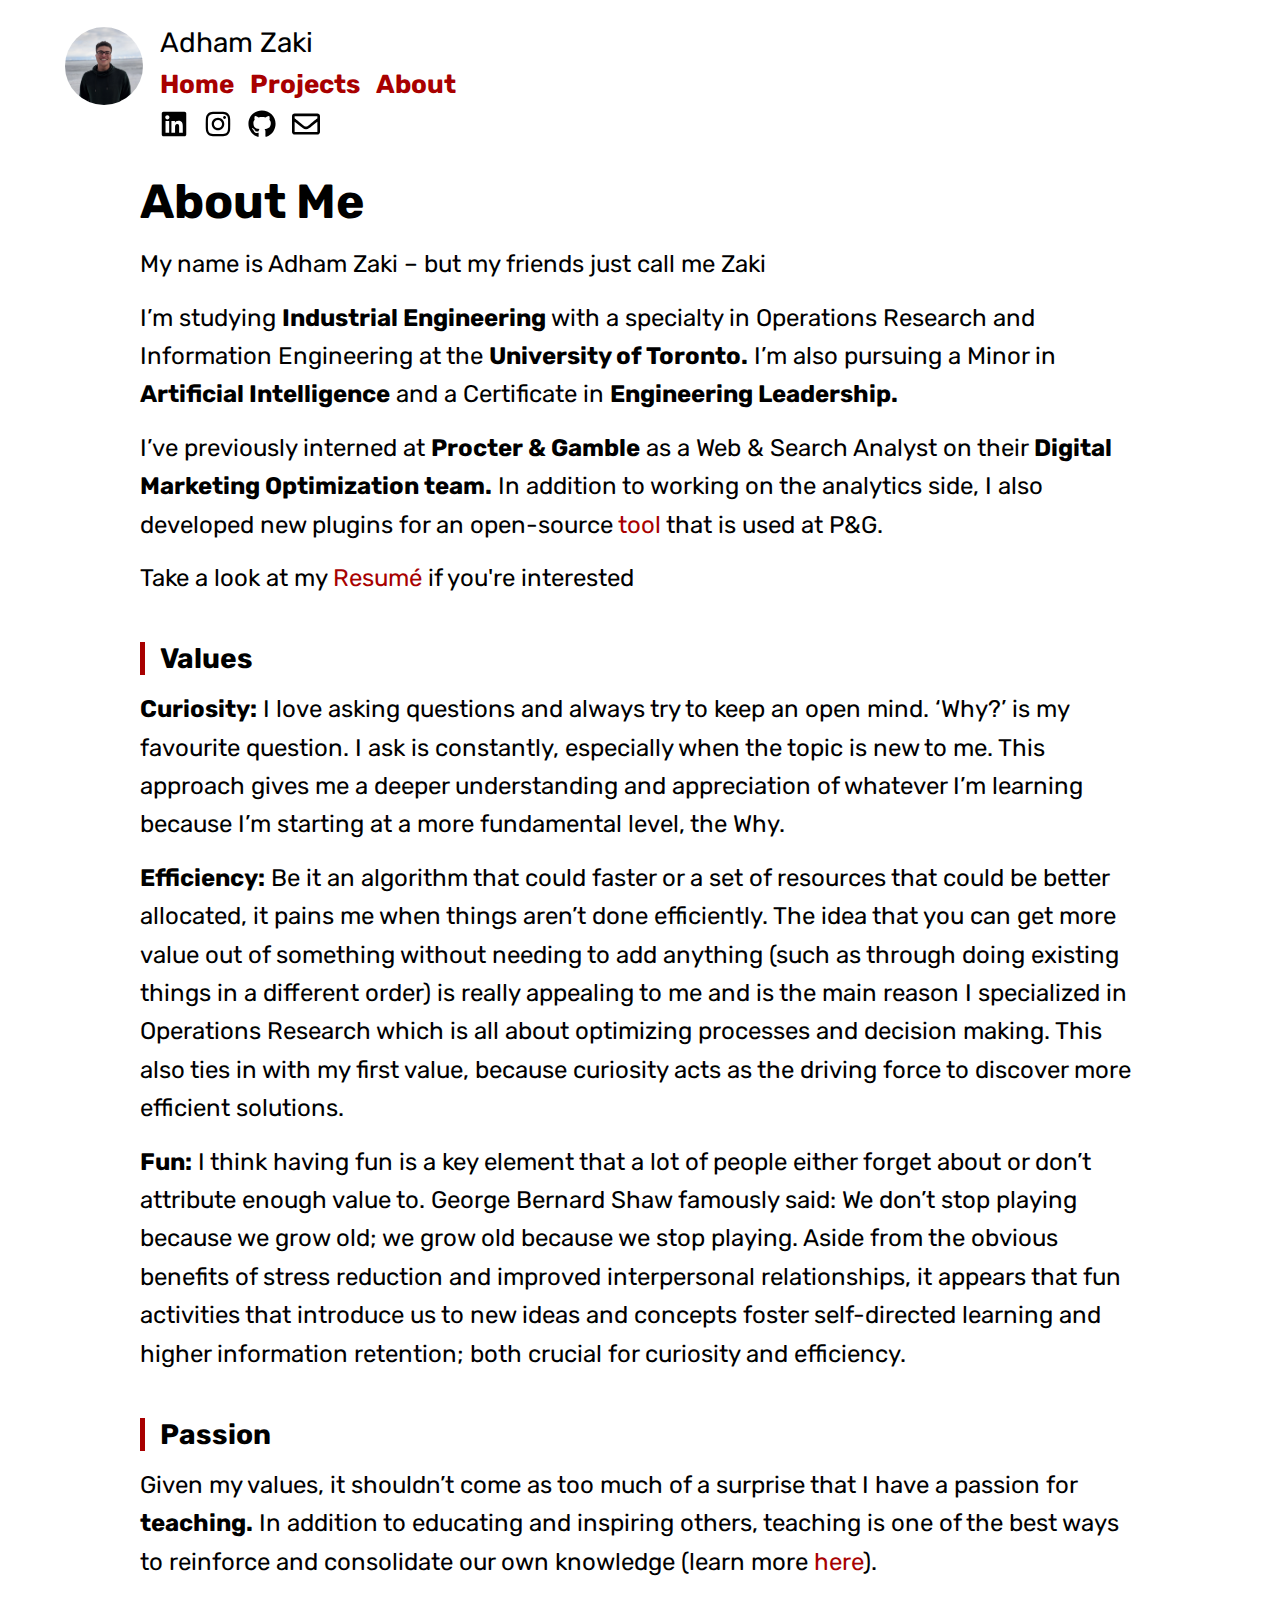
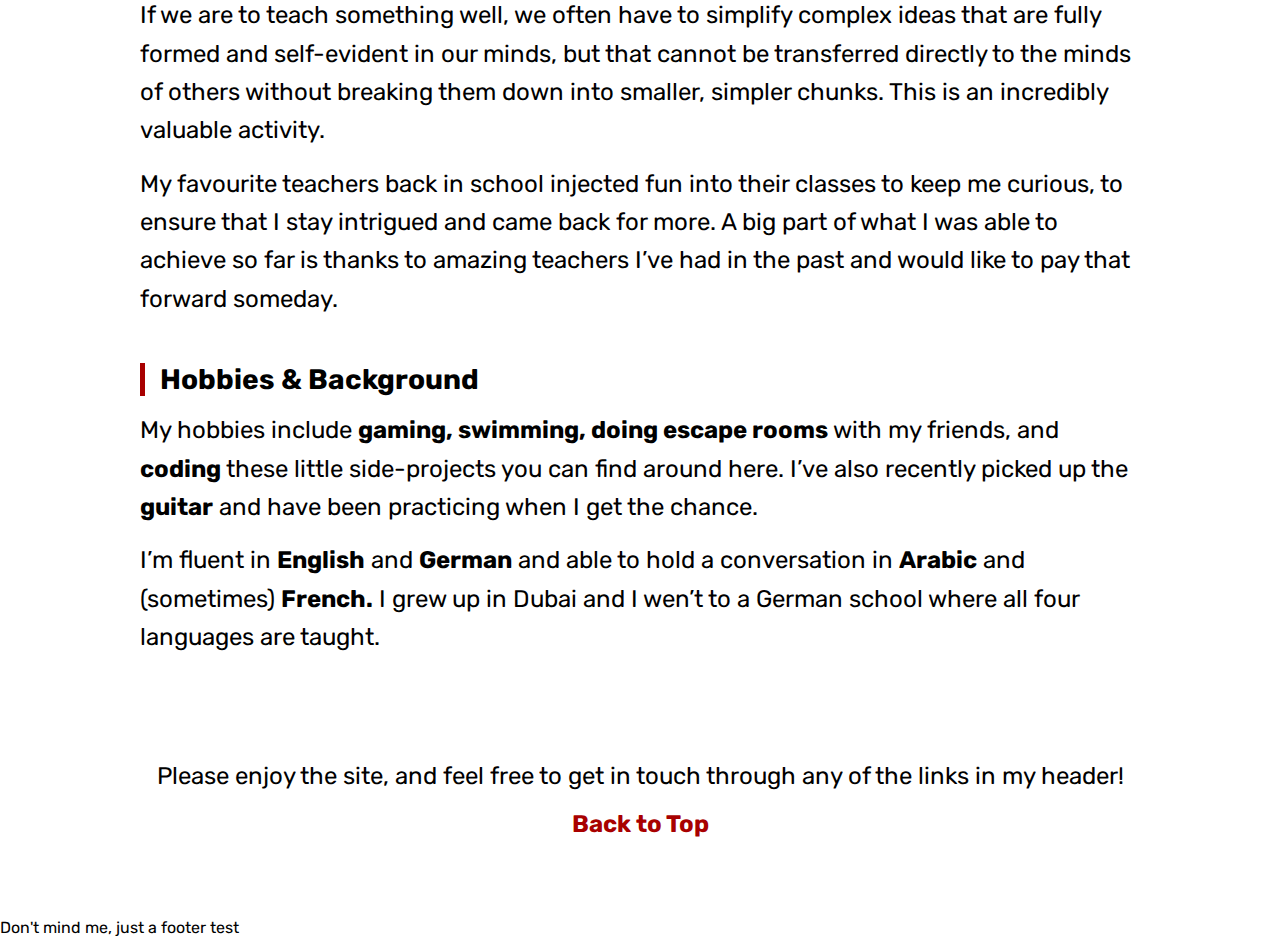
==== about/index.html @ a90ca93b "Completed Home and About, added header to pages" ====
<!doctype html>
<html>

<head>
  <title>Azaki | About</title>
  <meta charset="utf-8">
  <meta name="viewport" content="width=device-width, initial-scale=1">
  <link rel="icon" type="image/png" href="/favicon.png" />
  <link rel="stylesheet" href="/header.css">
</head>

<body>
  <div class="header">
    <div class="profile">
      <img src="/ProfilePicSquare.webp" />
    </div>
    <div>
      <h1>Adham Zaki</h1>
      <ul class="nav">
        <li><a href="/index.html">Home</a></li>
        <li><a href="/index.html#myCanvas">Projects</a></li>
        <li><a href="/about/index.html">About</a></li>
      </ul>
      <ul class="icons">
        <li>
          <a href="https://www.linkedin.com/in/adhamzaki/"><img src="/icons/linkedin.svg" /></a>
        </li>
        <li>
          <a href="https://www.instagram.com/azakiio/"><img src="/icons/instagram.svg" /></a>
        </li>
        <li>
          <a href="https://github.com/azakiio"><img src="/icons/github.svg" /></a>
        </li>
        <li>
          <a href="mailto:azakica@gmail.com"><img src="/icons/envelope.svg" /></a>
        </li>
      </ul>
    </div>
  </div>



  <div class="wrappera">
    <h1>About Me</h1>

    <p>My name is Adham Zaki – but my friends just call me Zaki</p>
    <p>I’m studying <b>Industrial Engineering</b> with a specialty in Operations Research and Information Engineering at
      the <b>University of Toronto.</b> I’m also pursuing a Minor in <b>Artificial Intelligence</b> and a Certificate in
      <b>Engineering
        Leadership.</b></p>
    <p>I’ve previously interned at <b>Procter & Gamble</b> as a Web & Search Analyst on their <b>Digital Marketing
        Optimization
        team.</b> In addition to working on the analytics side, I also developed new plugins for an open-source <a
        href="https://www.knime.com/">tool</a> that is used at P&G.</p>
    <p>Take a look at my <a href="#">Resum&eacute;</a> if you're interested</p>

    <h3>Values</h3>
    <p><b>Curiosity:</b> I love asking questions and always try to keep an open mind. ‘Why?’ is my favourite question. I
      ask is constantly, especially when the topic is new to me. This approach gives me a deeper understanding and
      appreciation of whatever I’m learning because I’m starting at a more fundamental level, the Why.</p>
    <p><b>Efficiency:</b> Be it an algorithm that could faster or a set of resources that could be better allocated, it
      pains me
      when things aren’t done efficiently. The idea that you can get more value out of something without needing to add
      anything (such as through doing existing things in a different order) is really appealing to me and is the main
      reason I specialized in Operations Research which is all about optimizing processes and decision making. This also
      ties in with my first value, because curiosity acts as the driving force to discover more efficient solutions.</p>
    <p><b>Fun:</b> I think having fun is a key element that a lot of people either forget about or don’t attribute
      enough value
      to. George Bernard Shaw famously said: We don’t stop playing because we grow old; we grow old because we stop
      playing. Aside from the obvious benefits of stress reduction and improved interpersonal relationships, it appears
      that fun activities that introduce us to new ideas and concepts foster self-directed learning and higher
      information retention; both crucial for curiosity and efficiency.</p>

    <h3>Passion</h3>
    <p>Given my values, it shouldn’t come as too much of a surprise that I have a passion for <b>teaching.</b>
      In addition to educating and inspiring others, teaching is one of the best ways to reinforce and consolidate our
      own knowledge (learn more <a href="http://ideas.time.com/2011/11/30/the-protege-effect/">here</a>).</p>
    <p>If we are to teach something well, we often have to simplify complex ideas that are fully formed and self-evident
      in our minds, but
      that cannot be transferred directly to the minds of others without
      breaking them down into smaller, simpler chunks. This is an incredibly valuable activity.</p>
    <p>My favourite teachers back in school injected fun into their classes to keep me curious, to ensure that I stay
      intrigued and came back for more. A big part of what I was able to achieve so far is thanks to amazing teachers
      I’ve
      had in the past and would like to pay that forward someday.</p>

    <h3>Hobbies &amp; Background</h3>
    <p>My hobbies include <b>gaming, swimming, doing escape rooms</b> with my friends, and <b>coding</b> these little side-projects
      you can find around here. I’ve also recently picked up the <b>guitar</b> and have been practicing when I get the chance.
    </p>
    <p>I’m fluent in <b>English</b> and <b>German</b> and able to hold a conversation in <b>Arabic</b> and (sometimes) <b>French.</b> I grew up in
      Dubai and I wen’t to a German school where all four languages are taught.</p>

    <div class=top><p>Please enjoy the site, and feel free to get in touch through any of the links in my header!</p> <a href=#>Back to Top</a></div>



  </div>
  <footer style="height: 40px; padding-top:30px">Don't mind me, just a footer test</footer>

</body>

</html>
---- header.css ----
@import url('https://fonts.googleapis.com/css?family=Rubik');

html,
body {
  height: 100%;
}

body {
  display: block;
  flex-direction: column;
}

* {
  margin: 0;
  padding: 0;
  box-sizing: border-box;
  font-family: 'Rubik', sans-serif;
}

.header {
  max-width: 90%;
  margin: 0 auto;
  padding-top: 2%;
  padding-bottom: 2%;
  display: flex;
  flex-wrap: wrap;
}

.header .profile {
  margin-right: 1em;

}
.header .profile img{
  border-radius: 100%;
  border: solid 1px rgba(255, 255, 255, 0.25);
  display: flex;
  width: 5em;
}

.header h1{
  display: flex;
  font-size: 28px;
  font-weight: normal;
  margin-bottom: 10px;
}

.header ul {
  list-style-type: none;
  margin: 0;
  padding: 0;
  overflow: hidden;
  margin-bottom: 10px;
}

.header li {
  float: left;
  margin-right: 1em;
}

.nav {
  margin-top: 0.5em;
}
.nav a{
  display: flex;
  color: hsl(0, 100%, 33%);
  text-decoration: none;
  transition: color 200ms;
  font-size: 26px;
  font-weight: bold;
}

.nav a:hover{
  color: hsl(0, 100%, 20%);
}

.icons {
  margin-top: 1em;
}

.icons a img{
  display: flex;
  width: 28px;
  height: 28px;
  transition: opacity 200ms;
}

.icons a img:hover{
  opacity: 0.6;
}

.wrapper {
  /* margin-left: calc(5% + 6em); */
  width: 90%;
  max-width: 750px;
  margin: 0 auto;
  font-size: 24px;
  flex: 1 0;
}

.wrapper p {
  margin: 15px 0;
  line-height: 1.6;
}

.wrappera {
  /* margin-left: calc(5% + 6em); */
  width: 90%;
  max-width: 1000px;
  margin: 0 auto;
  font-size: 24px;
  flex: 1 0;
}

.wrapper a {
  color: hsl(0, 100%, 33%);
  text-decoration: none;
  transition: color 200ms;
}

.wrapper a:hover {
  color: hsl(0, 100%, 20%);
}

.wrappera p {
  margin: 15px 0;
  line-height: 1.6;
}

.wrappera a {
  color: hsl(0, 100%, 33%);
  text-decoration: none;
  transition: color 200ms;
}

.wrappera a:hover {
  color: hsl(0, 100%, 20%);
}

.wrappera h3 {
  border-left: hsl(0, 100%, 33%) 5px solid; 
  padding-left: 15px;
  margin-top: 45px;
}

.top{
  margin-top: 100px;
  margin-bottom: 50px;
  text-align: center;
}

.top a{
  font-weight: 700;
}


#myCanvas {
  height: 50vh;
  width: 100%;
}

/* canvas[resize] {
  width: 100%;
  height: 50vh;
} */
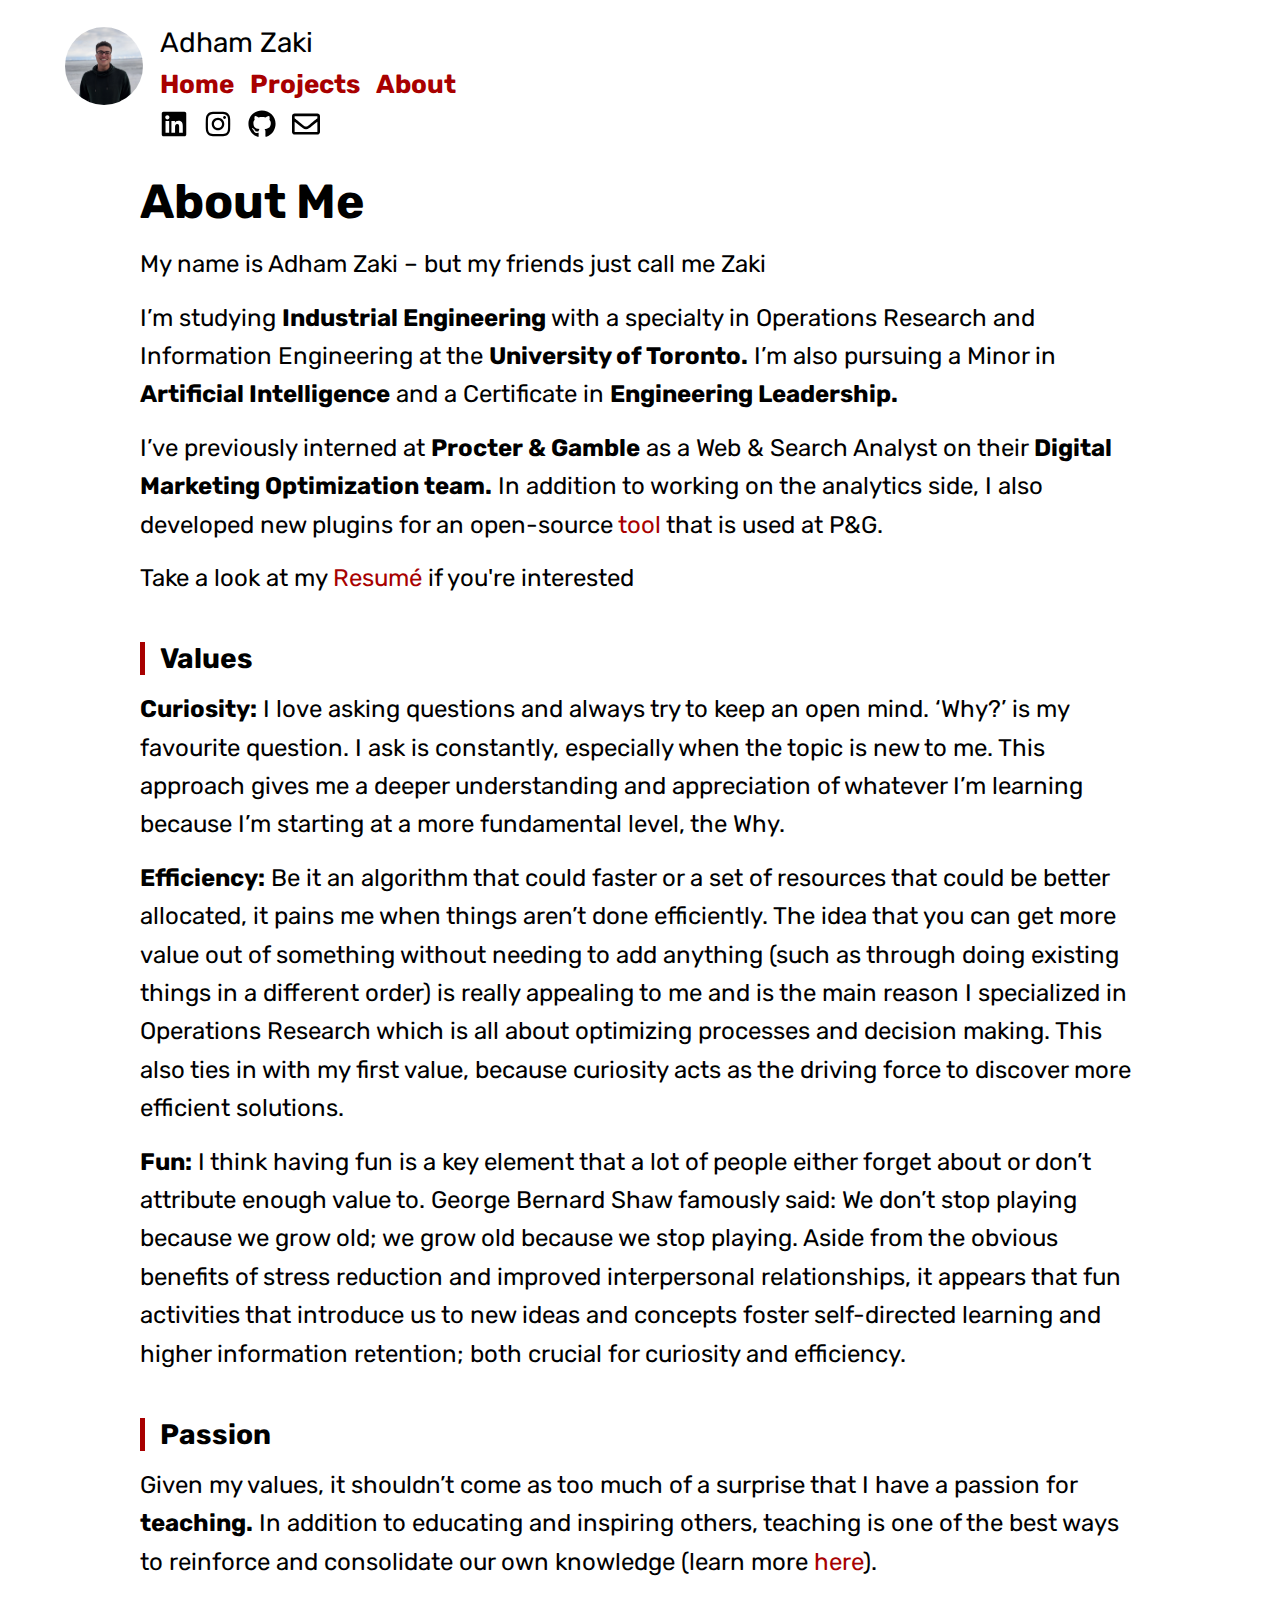
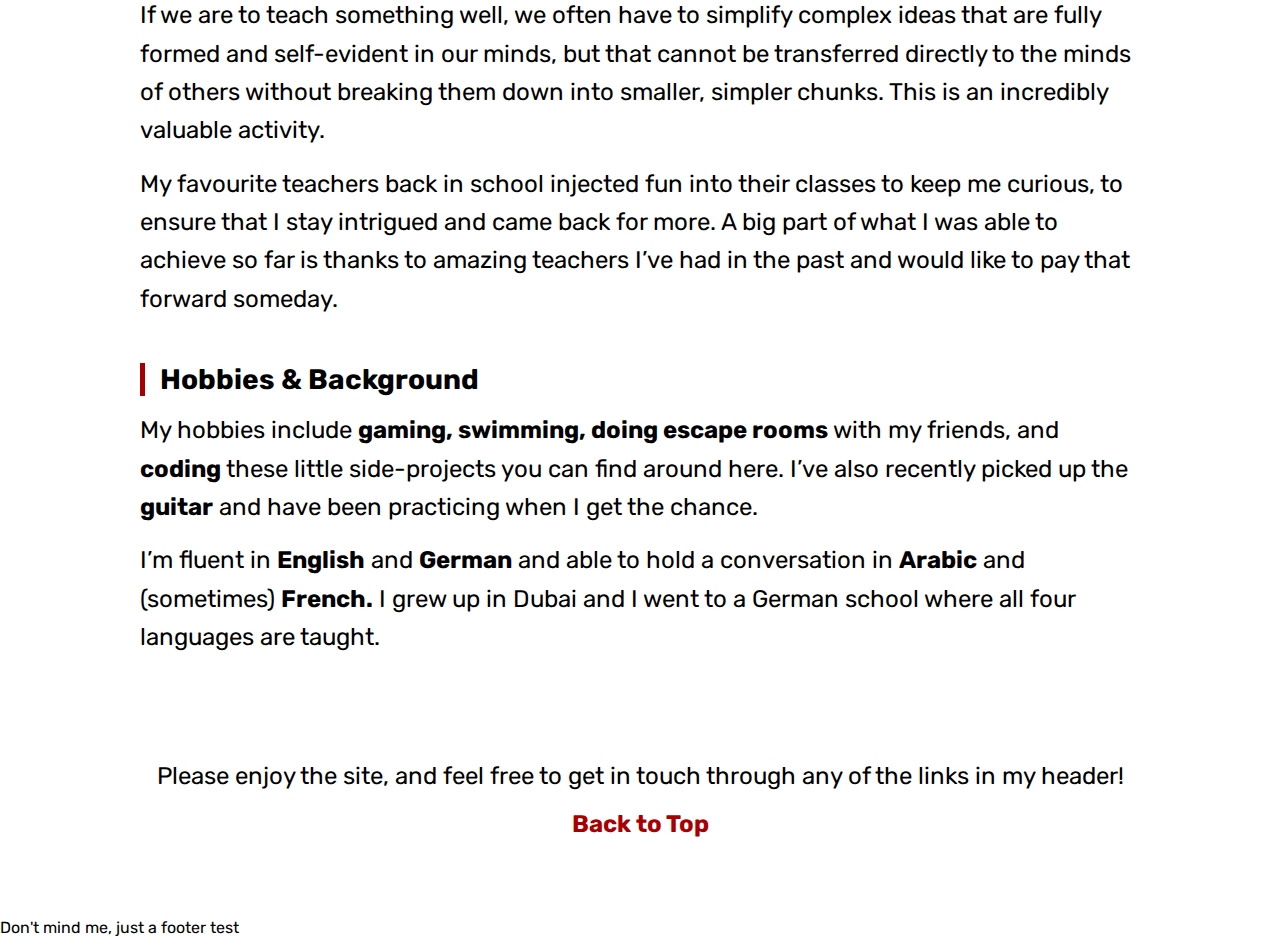
==== commit 470d453e: "Spelling mistake" ====
--- a/about/index.html
+++ b/about/index.html
@@ -89,7 +89,7 @@
       you can find around here. I’ve also recently picked up the <b>guitar</b> and have been practicing when I get the chance.
     </p>
     <p>I’m fluent in <b>English</b> and <b>German</b> and able to hold a conversation in <b>Arabic</b> and (sometimes) <b>French.</b> I grew up in
-      Dubai and I wen’t to a German school where all four languages are taught.</p>
+      Dubai and I went to a German school where all four languages are taught.</p>
 
     <div class=top><p>Please enjoy the site, and feel free to get in touch through any of the links in my header!</p> <a href=#>Back to Top</a></div>
 
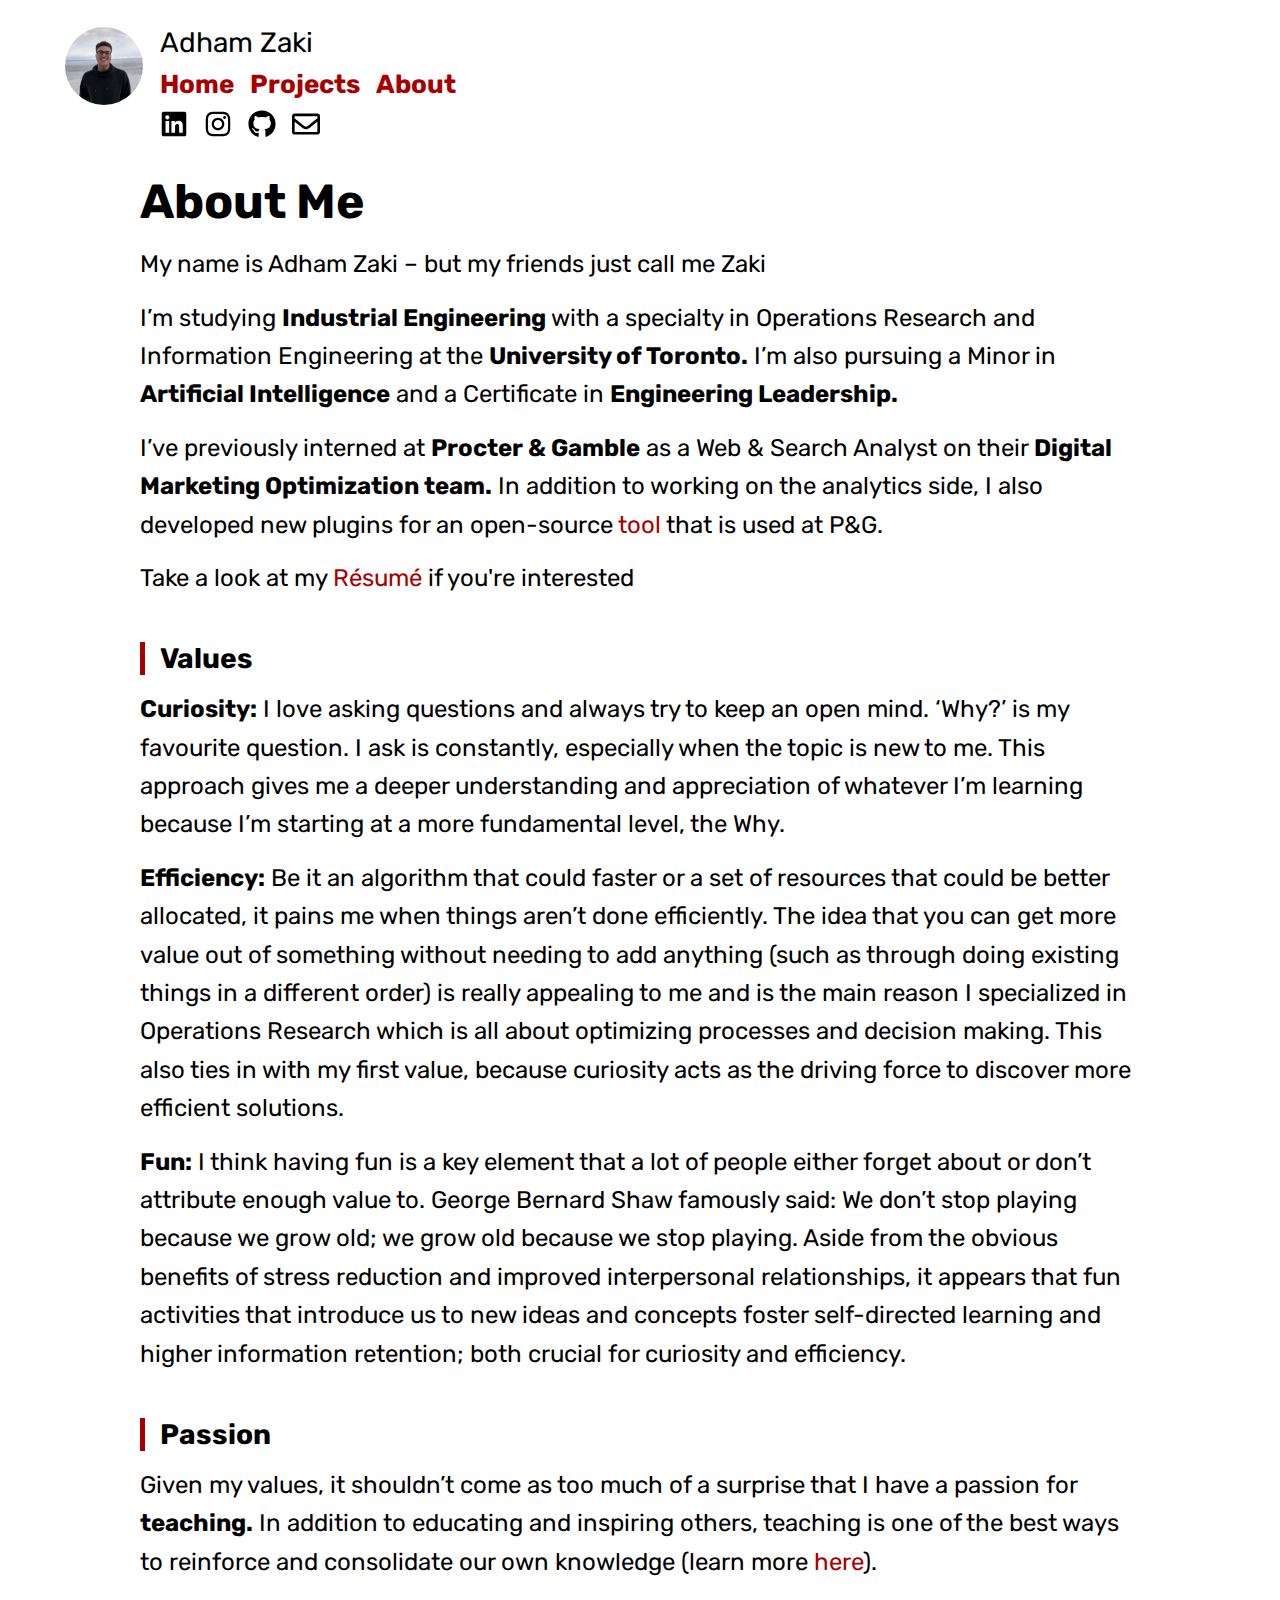
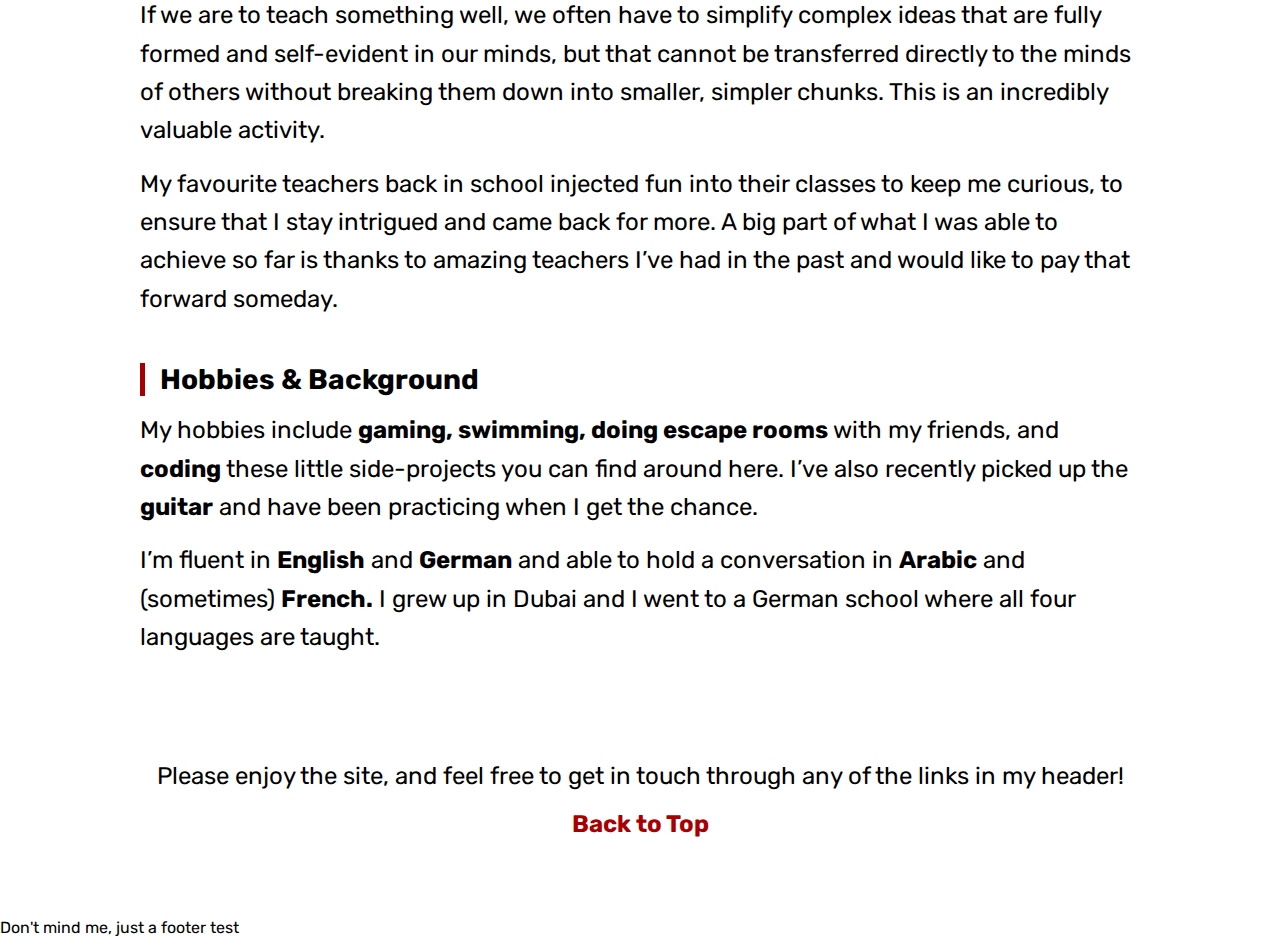
==== commit 4ce66fce: "Updates to FlappyBird, Optimized HomePage, Added Resume" ====
--- a/about/index.html
+++ b/about/index.html
@@ -7,6 +7,7 @@
   <meta name="viewport" content="width=device-width, initial-scale=1">
   <link rel="icon" type="image/png" href="/favicon.png" />
   <link rel="stylesheet" href="/header.css">
+  <link rel="stylesheet" href="style.css">
 </head>
 
 <body>
@@ -18,7 +19,7 @@
       <h1>Adham Zaki</h1>
       <ul class="nav">
         <li><a href="/index.html">Home</a></li>
-        <li><a href="/index.html#myCanvas">Projects</a></li>
+        <li><a href="/index.html#Projects">Projects</a></li>
         <li><a href="/about/index.html">About</a></li>
       </ul>
       <ul class="icons">
@@ -40,7 +41,7 @@
 
 
 
-  <div class="wrappera">
+  <div class="wrapper">
     <h1>About Me</h1>
 
     <p>My name is Adham Zaki – but my friends just call me Zaki</p>
@@ -51,8 +52,8 @@
     <p>I’ve previously interned at <b>Procter & Gamble</b> as a Web & Search Analyst on their <b>Digital Marketing
         Optimization
         team.</b> In addition to working on the analytics side, I also developed new plugins for an open-source <a
-        href="https://www.knime.com/">tool</a> that is used at P&G.</p>
-    <p>Take a look at my <a href="#">Resum&eacute;</a> if you're interested</p>
+        href="https://www.knime.com/" target="_blank">tool</a> that is used at P&G.</p>
+    <p>Take a look at my <a href="/resume" target="_blank">R&eacute;sum&eacute;</a> if you're interested</p>
 
     <h3>Values</h3>
     <p><b>Curiosity:</b> I love asking questions and always try to keep an open mind. ‘Why?’ is my favourite question. I
@@ -74,7 +75,8 @@
     <h3>Passion</h3>
     <p>Given my values, it shouldn’t come as too much of a surprise that I have a passion for <b>teaching.</b>
       In addition to educating and inspiring others, teaching is one of the best ways to reinforce and consolidate our
-      own knowledge (learn more <a href="http://ideas.time.com/2011/11/30/the-protege-effect/">here</a>).</p>
+      own knowledge (learn more <a href="http://ideas.time.com/2011/11/30/the-protege-effect/"
+        target='_blank'>here</a>).</p>
     <p>If we are to teach something well, we often have to simplify complex ideas that are fully formed and self-evident
       in our minds, but
       that cannot be transferred directly to the minds of others without
@@ -85,13 +87,19 @@
       had in the past and would like to pay that forward someday.</p>
 
     <h3>Hobbies &amp; Background</h3>
-    <p>My hobbies include <b>gaming, swimming, doing escape rooms</b> with my friends, and <b>coding</b> these little side-projects
-      you can find around here. I’ve also recently picked up the <b>guitar</b> and have been practicing when I get the chance.
+    <p>My hobbies include <b>gaming, swimming, doing escape rooms</b> with my friends, and <b>coding</b> these little
+      side-projects
+      you can find around here. I’ve also recently picked up the <b>guitar</b> and have been practicing when I get the
+      chance.
     </p>
-    <p>I’m fluent in <b>English</b> and <b>German</b> and able to hold a conversation in <b>Arabic</b> and (sometimes) <b>French.</b> I grew up in
+    <p>I’m fluent in <b>English</b> and <b>German</b> and able to hold a conversation in <b>Arabic</b> and (sometimes)
+      <b>French.</b> I grew up in
       Dubai and I went to a German school where all four languages are taught.</p>
 
-    <div class=top><p>Please enjoy the site, and feel free to get in touch through any of the links in my header!</p> <a href=#>Back to Top</a></div>
+    <div class=top>
+      <p>Please enjoy the site, and feel free to get in touch through any of the links in my header!</p> <a href=#>Back
+        to Top</a>
+    </div>
 
 
 
--- a/header.css
+++ b/header.css
@@ -1,4 +1,8 @@
 @import url('https://fonts.googleapis.com/css?family=Rubik');
+
+html {
+  scroll-behavior: smooth;
+}
 
 html,
 body {
@@ -87,78 +91,3 @@
 .icons a img:hover{
   opacity: 0.6;
 }
-
-.wrapper {
-  /* margin-left: calc(5% + 6em); */
-  width: 90%;
-  max-width: 750px;
-  margin: 0 auto;
-  font-size: 24px;
-  flex: 1 0;
-}
-
-.wrapper p {
-  margin: 15px 0;
-  line-height: 1.6;
-}
-
-.wrappera {
-  /* margin-left: calc(5% + 6em); */
-  width: 90%;
-  max-width: 1000px;
-  margin: 0 auto;
-  font-size: 24px;
-  flex: 1 0;
-}
-
-.wrapper a {
-  color: hsl(0, 100%, 33%);
-  text-decoration: none;
-  transition: color 200ms;
-}
-
-.wrapper a:hover {
-  color: hsl(0, 100%, 20%);
-}
-
-.wrappera p {
-  margin: 15px 0;
-  line-height: 1.6;
-}
-
-.wrappera a {
-  color: hsl(0, 100%, 33%);
-  text-decoration: none;
-  transition: color 200ms;
-}
-
-.wrappera a:hover {
-  color: hsl(0, 100%, 20%);
-}
-
-.wrappera h3 {
-  border-left: hsl(0, 100%, 33%) 5px solid; 
-  padding-left: 15px;
-  margin-top: 45px;
-}
-
-.top{
-  margin-top: 100px;
-  margin-bottom: 50px;
-  text-align: center;
-}
-
-.top a{
-  font-weight: 700;
-}
-
-
-#myCanvas {
-  height: 50vh;
-  width: 100%;
-}
-
-/* canvas[resize] {
-  width: 100%;
-  height: 50vh;
-} */
--- a/about/style.css
+++ b/about/style.css
@@ -0,0 +1,39 @@
+.wrapper {
+    /* margin-left: calc(5% + 6em); */
+    width: 90%;
+    max-width: 1000px;
+    margin: 0 auto;
+    font-size: 24px;
+    flex: 1 0;
+}
+
+.wrapper p {
+    margin: 15px 0;
+    line-height: 1.6;
+}
+
+.wrapper a {
+    color: hsl(0, 100%, 33%);
+    text-decoration: none;
+    transition: color 200ms;
+}
+
+.wrapper a:hover {
+    color: hsl(0, 100%, 20%);
+}
+
+.wrapper h3 {
+    border-left: hsl(0, 100%, 33%) 5px solid;
+    padding-left: 15px;
+    margin-top: 45px;
+}
+
+.top {
+    margin-top: 100px;
+    margin-bottom: 50px;
+    text-align: center;
+}
+
+.top a {
+    font-weight: 700;
+}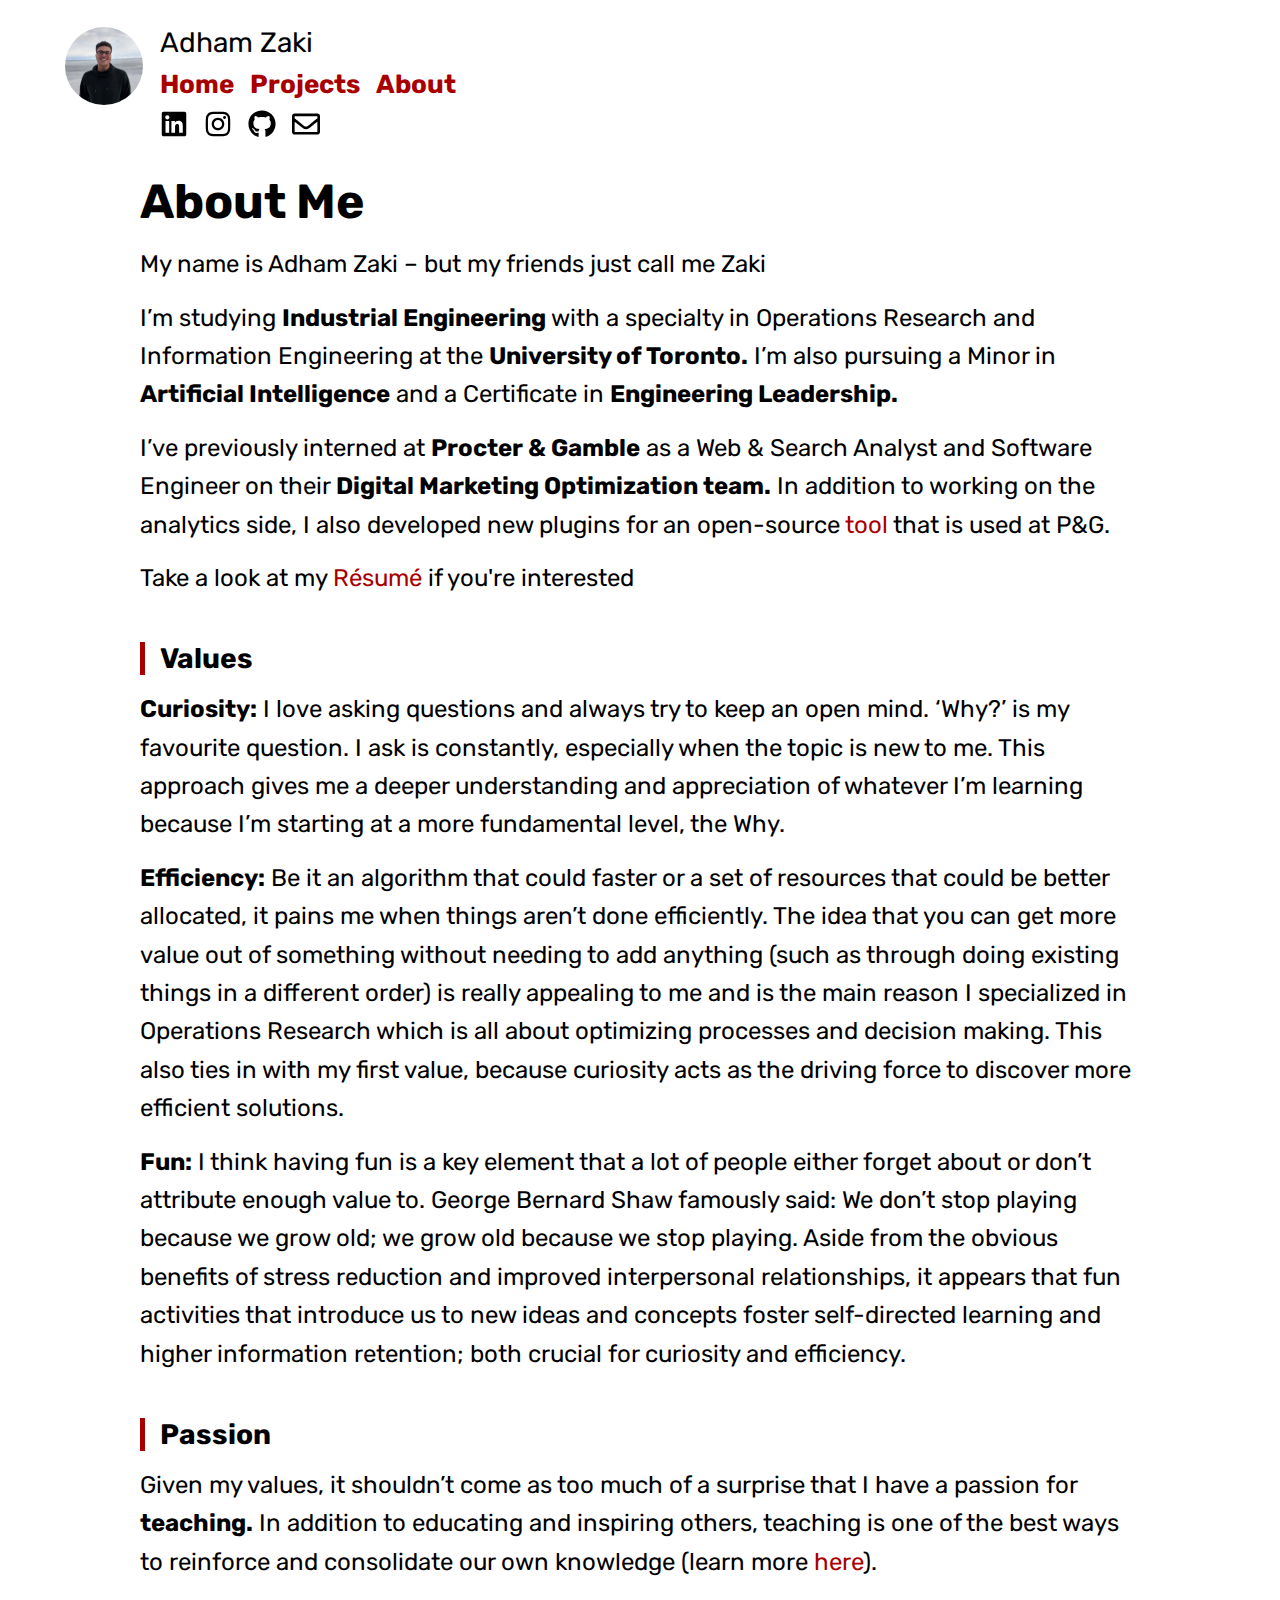
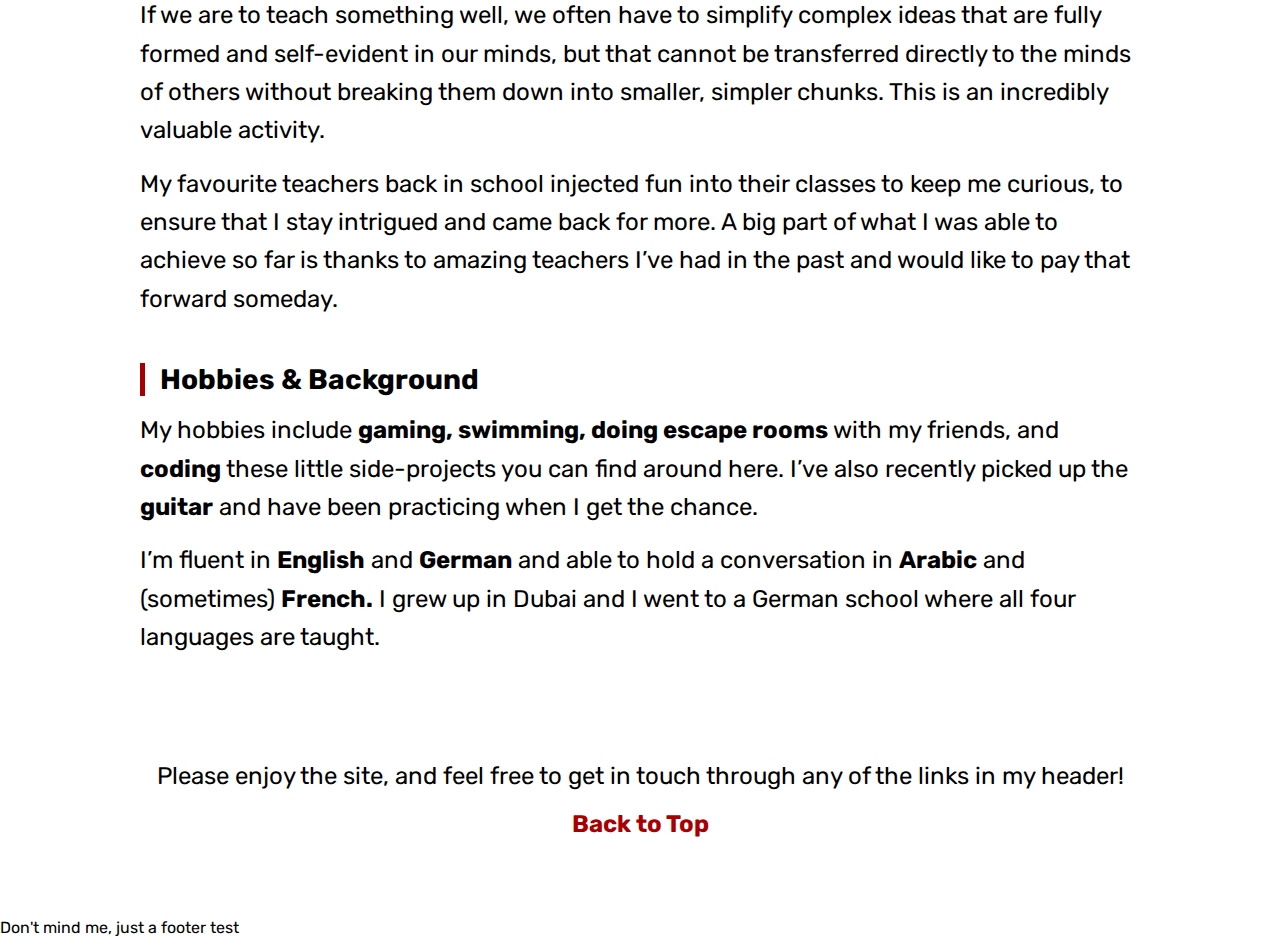
==== commit 51bfe661: "Updated About and Home content" ====
--- a/about/index.html
+++ b/about/index.html
@@ -47,12 +47,10 @@
     <p>My name is Adham Zaki – but my friends just call me Zaki</p>
     <p>I’m studying <b>Industrial Engineering</b> with a specialty in Operations Research and Information Engineering at
       the <b>University of Toronto.</b> I’m also pursuing a Minor in <b>Artificial Intelligence</b> and a Certificate in
-      <b>Engineering
-        Leadership.</b></p>
-    <p>I’ve previously interned at <b>Procter & Gamble</b> as a Web & Search Analyst on their <b>Digital Marketing
-        Optimization
-        team.</b> In addition to working on the analytics side, I also developed new plugins for an open-source <a
-        href="https://www.knime.com/" target="_blank">tool</a> that is used at P&G.</p>
+      <b>Engineering Leadership.</b></p>
+    <p>I’ve previously interned at <b>Procter & Gamble</b> as a Web & Search Analyst and Software Engineer on their
+      <b>Digital Marketing Optimization team.</b> In addition to working on the analytics side, I also developed new
+      plugins for an open-source <a href="https://www.knime.com/" target="_blank">tool</a> that is used at P&G.</p>
     <p>Take a look at my <a href="/resume" target="_blank">R&eacute;sum&eacute;</a> if you're interested</p>
 
     <h3>Values</h3>
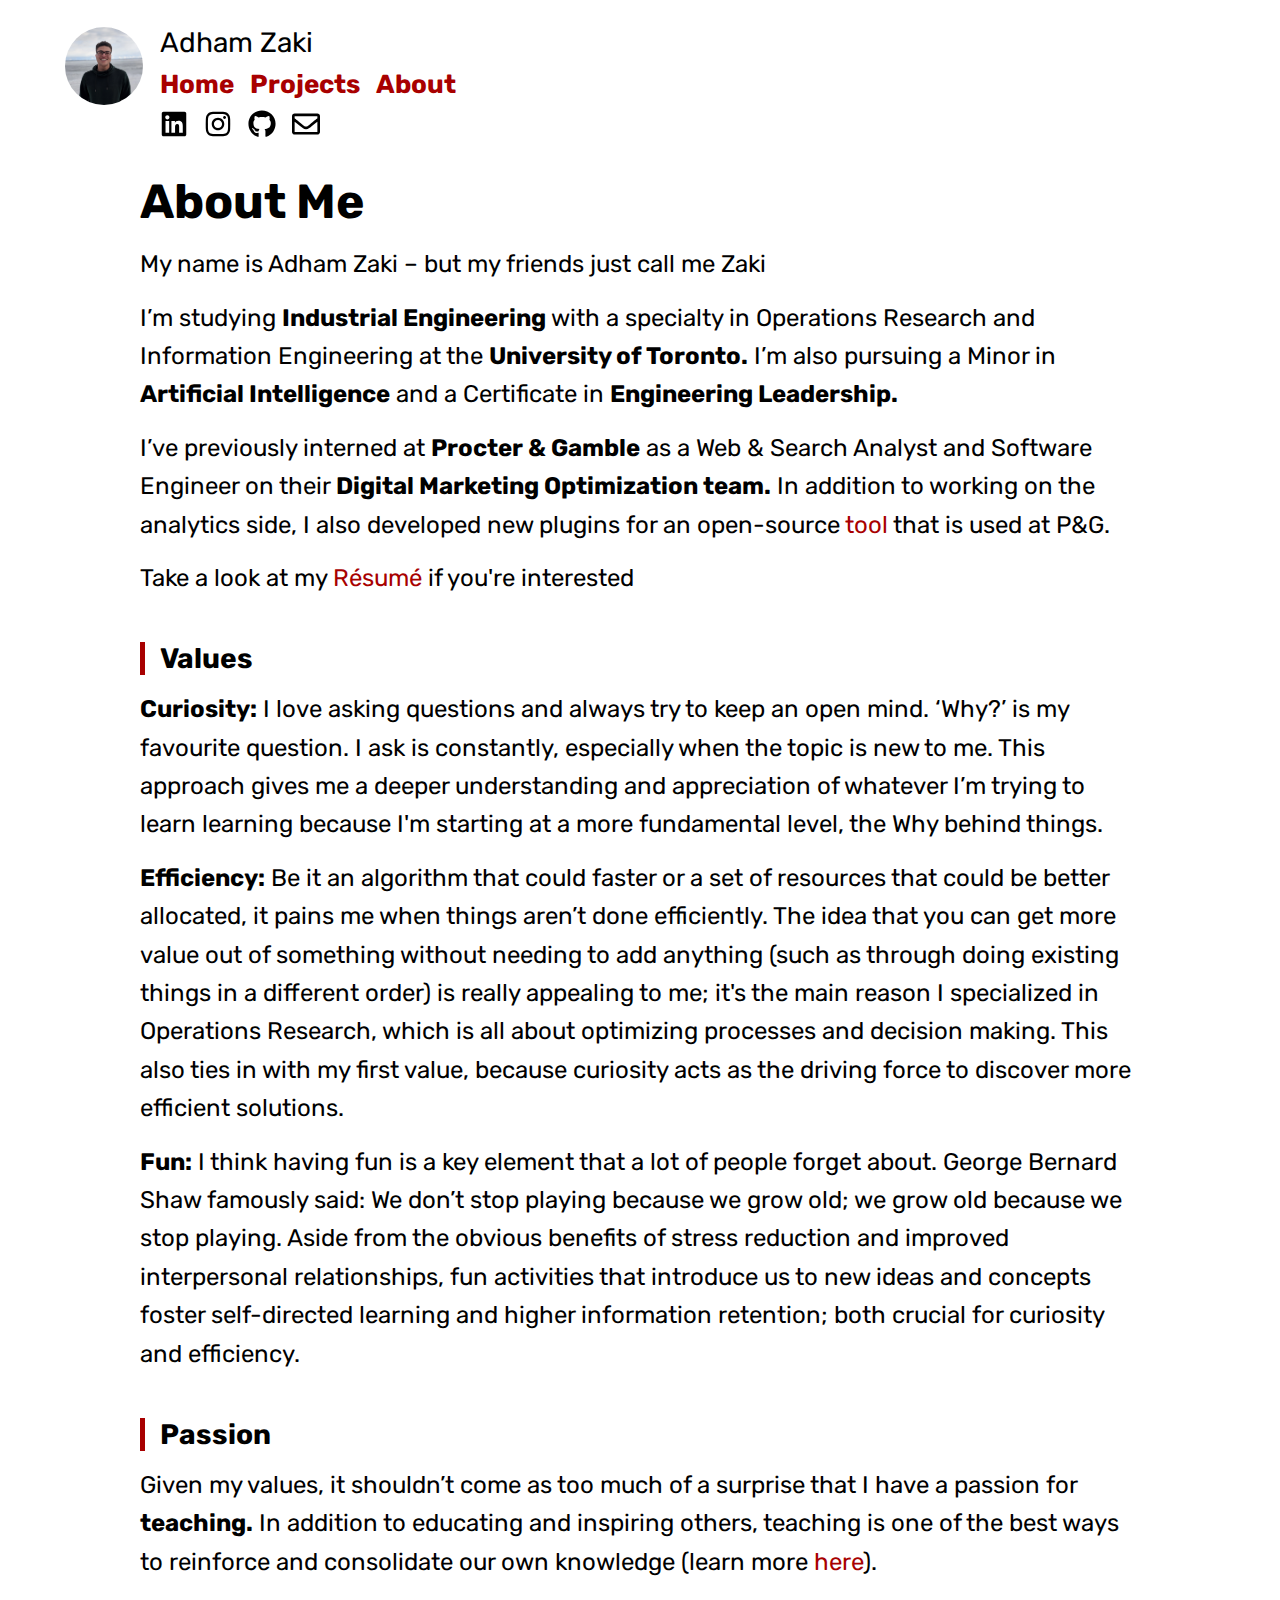
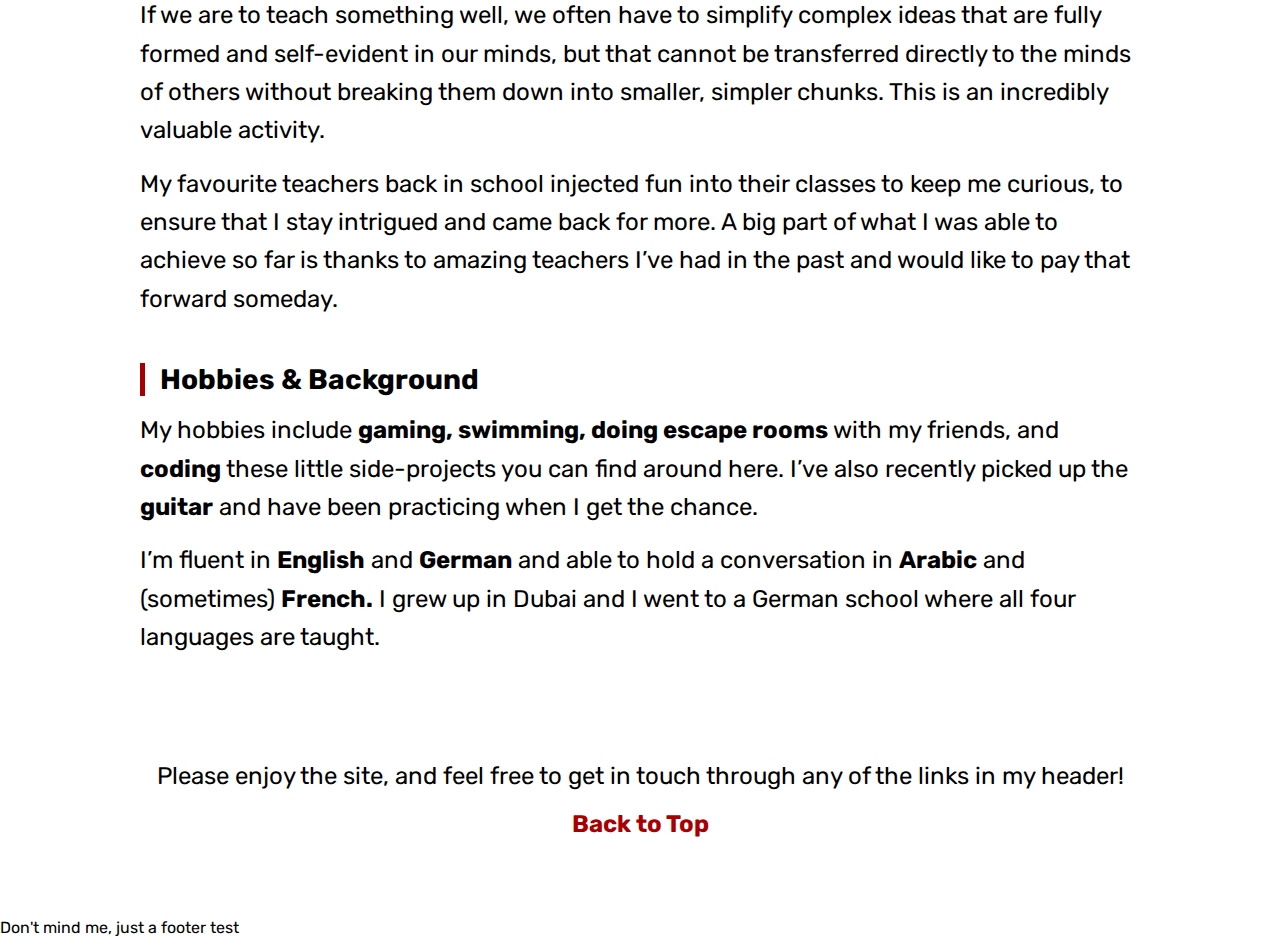
==== commit 70a3e1d4: "Remove lfs, zip embed file, add loading bar" ====
--- a/about/index.html
+++ b/about/index.html
@@ -1,13 +1,13 @@
-<!doctype html>
+<!DOCTYPE html>
 <html>
 
 <head>
   <title>Azaki | About</title>
-  <meta charset="utf-8">
-  <meta name="viewport" content="width=device-width, initial-scale=1">
+  <meta charset="utf-8" />
+  <meta name="viewport" content="width=device-width, initial-scale=1" />
   <link rel="icon" type="image/png" href="/favicon.png" />
-  <link rel="stylesheet" href="/header.css">
-  <link rel="stylesheet" href="style.css">
+  <link rel="stylesheet" href="/header.css" />
+  <link rel="stylesheet" href="style.css" />
 </head>
 
 <body>
@@ -39,71 +39,108 @@
     </div>
   </div>
 
-
-
   <div class="wrapper">
     <h1>About Me</h1>
 
     <p>My name is Adham Zaki – but my friends just call me Zaki</p>
-    <p>I’m studying <b>Industrial Engineering</b> with a specialty in Operations Research and Information Engineering at
-      the <b>University of Toronto.</b> I’m also pursuing a Minor in <b>Artificial Intelligence</b> and a Certificate in
-      <b>Engineering Leadership.</b></p>
-    <p>I’ve previously interned at <b>Procter & Gamble</b> as a Web & Search Analyst and Software Engineer on their
-      <b>Digital Marketing Optimization team.</b> In addition to working on the analytics side, I also developed new
-      plugins for an open-source <a href="https://www.knime.com/" target="_blank">tool</a> that is used at P&G.</p>
-    <p>Take a look at my <a href="/resume" target="_blank">R&eacute;sum&eacute;</a> if you're interested</p>
+    <p>
+      I’m studying <b>Industrial Engineering</b> with a specialty in
+      Operations Research and Information Engineering at the
+      <b>University of Toronto.</b> I’m also pursuing a Minor in
+      <b>Artificial Intelligence</b> and a Certificate in
+      <b>Engineering Leadership.</b>
+    </p>
+    <p>
+      I’ve previously interned at <b>Procter & Gamble</b> as a Web & Search
+      Analyst and Software Engineer on their
+      <b>Digital Marketing Optimization team.</b> In addition to working on
+      the analytics side, I also developed new plugins for an open-source
+      <a href="https://www.knime.com/" target="_blank">tool</a> that is used
+      at P&G.
+    </p>
+    <p>
+      Take a look at my
+      <a href="/resume" target="_blank">R&eacute;sum&eacute;</a> if you're
+      interested
+    </p>
 
     <h3>Values</h3>
-    <p><b>Curiosity:</b> I love asking questions and always try to keep an open mind. ‘Why?’ is my favourite question. I
-      ask is constantly, especially when the topic is new to me. This approach gives me a deeper understanding and
-      appreciation of whatever I’m learning because I’m starting at a more fundamental level, the Why.</p>
-    <p><b>Efficiency:</b> Be it an algorithm that could faster or a set of resources that could be better allocated, it
-      pains me
-      when things aren’t done efficiently. The idea that you can get more value out of something without needing to add
-      anything (such as through doing existing things in a different order) is really appealing to me and is the main
-      reason I specialized in Operations Research which is all about optimizing processes and decision making. This also
-      ties in with my first value, because curiosity acts as the driving force to discover more efficient solutions.</p>
-    <p><b>Fun:</b> I think having fun is a key element that a lot of people either forget about or don’t attribute
-      enough value
-      to. George Bernard Shaw famously said: We don’t stop playing because we grow old; we grow old because we stop
-      playing. Aside from the obvious benefits of stress reduction and improved interpersonal relationships, it appears
-      that fun activities that introduce us to new ideas and concepts foster self-directed learning and higher
-      information retention; both crucial for curiosity and efficiency.</p>
+    <p>
+      <b>Curiosity:</b> I love asking questions and always try to keep an open
+      mind. ‘Why?’ is my favourite question. I ask is constantly, especially
+      when the topic is new to me. This approach gives me a deeper
+      understanding and appreciation of whatever I’m trying to learn learning
+      because I'm starting at a more fundamental level, the Why behind things.
+    </p>
+    <p>
+      <b>Efficiency:</b> Be it an algorithm that could faster or a set of
+      resources that could be better allocated, it pains me when things aren’t
+      done efficiently. The idea that you can get more value out of something
+      without needing to add anything (such as through doing existing things
+      in a different order) is really appealing to me; it's the main reason I
+      specialized in Operations Research, which is all about optimizing
+      processes and decision making. This also ties in with my first value,
+      because curiosity acts as the driving force to discover more efficient
+      solutions.
+    </p>
+    <p>
+      <b>Fun:</b> I think having fun is a key element that a lot of people
+      forget about. George Bernard Shaw famously said: We don’t stop playing
+      because we grow old; we grow old because we stop playing. Aside from the
+      obvious benefits of stress reduction and improved interpersonal
+      relationships, fun activities that introduce us to new ideas and
+      concepts foster self-directed learning and higher information retention;
+      both crucial for curiosity and efficiency.
+    </p>
 
     <h3>Passion</h3>
-    <p>Given my values, it shouldn’t come as too much of a surprise that I have a passion for <b>teaching.</b>
-      In addition to educating and inspiring others, teaching is one of the best ways to reinforce and consolidate our
-      own knowledge (learn more <a href="http://ideas.time.com/2011/11/30/the-protege-effect/"
-        target='_blank'>here</a>).</p>
-    <p>If we are to teach something well, we often have to simplify complex ideas that are fully formed and self-evident
-      in our minds, but
-      that cannot be transferred directly to the minds of others without
-      breaking them down into smaller, simpler chunks. This is an incredibly valuable activity.</p>
-    <p>My favourite teachers back in school injected fun into their classes to keep me curious, to ensure that I stay
-      intrigued and came back for more. A big part of what I was able to achieve so far is thanks to amazing teachers
-      I’ve
-      had in the past and would like to pay that forward someday.</p>
+    <p>
+      Given my values, it shouldn’t come as too much of a surprise that I have
+      a passion for <b>teaching.</b> In addition to educating and inspiring
+      others, teaching is one of the best ways to reinforce and consolidate
+      our own knowledge (learn more
+      <a href="http://ideas.time.com/2011/11/30/the-protege-effect/" target="_blank">here</a>).
+    </p>
+    <p>
+      If we are to teach something well, we often have to simplify complex
+      ideas that are fully formed and self-evident in our minds, but that
+      cannot be transferred directly to the minds of others without breaking
+      them down into smaller, simpler chunks. This is an incredibly valuable
+      activity.
+    </p>
+    <p>
+      My favourite teachers back in school injected fun into their classes to
+      keep me curious, to ensure that I stay intrigued and came back for more.
+      A big part of what I was able to achieve so far is thanks to amazing
+      teachers I’ve had in the past and would like to pay that forward
+      someday.
+    </p>
 
     <h3>Hobbies &amp; Background</h3>
-    <p>My hobbies include <b>gaming, swimming, doing escape rooms</b> with my friends, and <b>coding</b> these little
-      side-projects
-      you can find around here. I’ve also recently picked up the <b>guitar</b> and have been practicing when I get the
-      chance.
+    <p>
+      My hobbies include <b>gaming, swimming, doing escape rooms</b> with my
+      friends, and <b>coding</b> these little side-projects you can find
+      around here. I’ve also recently picked up the <b>guitar</b> and have
+      been practicing when I get the chance.
     </p>
-    <p>I’m fluent in <b>English</b> and <b>German</b> and able to hold a conversation in <b>Arabic</b> and (sometimes)
-      <b>French.</b> I grew up in
-      Dubai and I went to a German school where all four languages are taught.</p>
+    <p>
+      I’m fluent in <b>English</b> and <b>German</b> and able to hold a
+      conversation in <b>Arabic</b> and (sometimes) <b>French.</b> I grew up
+      in Dubai and I went to a German school where all four languages are
+      taught.
+    </p>
 
-    <div class=top>
-      <p>Please enjoy the site, and feel free to get in touch through any of the links in my header!</p> <a href=#>Back
-        to Top</a>
+    <div class="top">
+      <p>
+        Please enjoy the site, and feel free to get in touch through any of
+        the links in my header!
+      </p>
+      <a href="#">Back to Top</a>
     </div>
-
-
-
   </div>
-  <footer style="height: 40px; padding-top:30px">Don't mind me, just a footer test</footer>
-
+  <footer style="height: 40px; padding-top: 30px;">
+    Don't mind me, just a footer test
+  </footer>
 </body>
 
 </html>